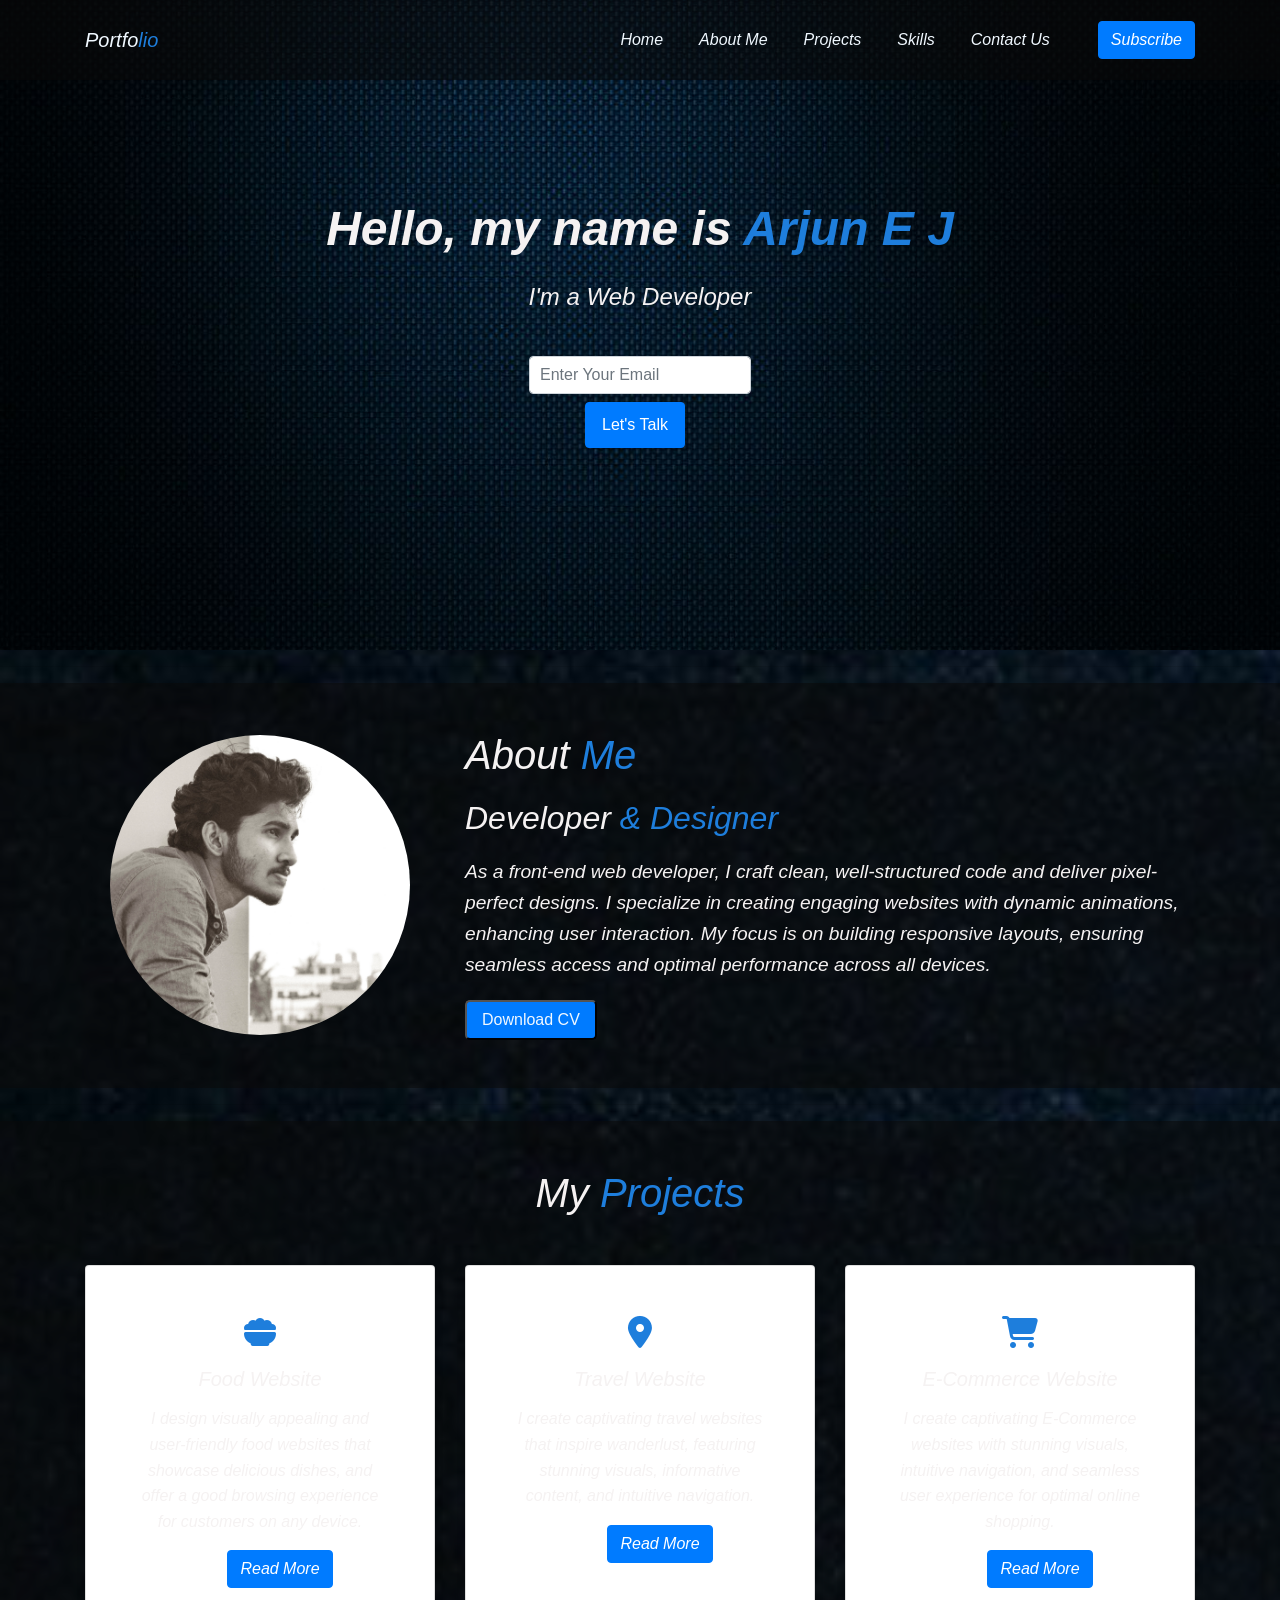
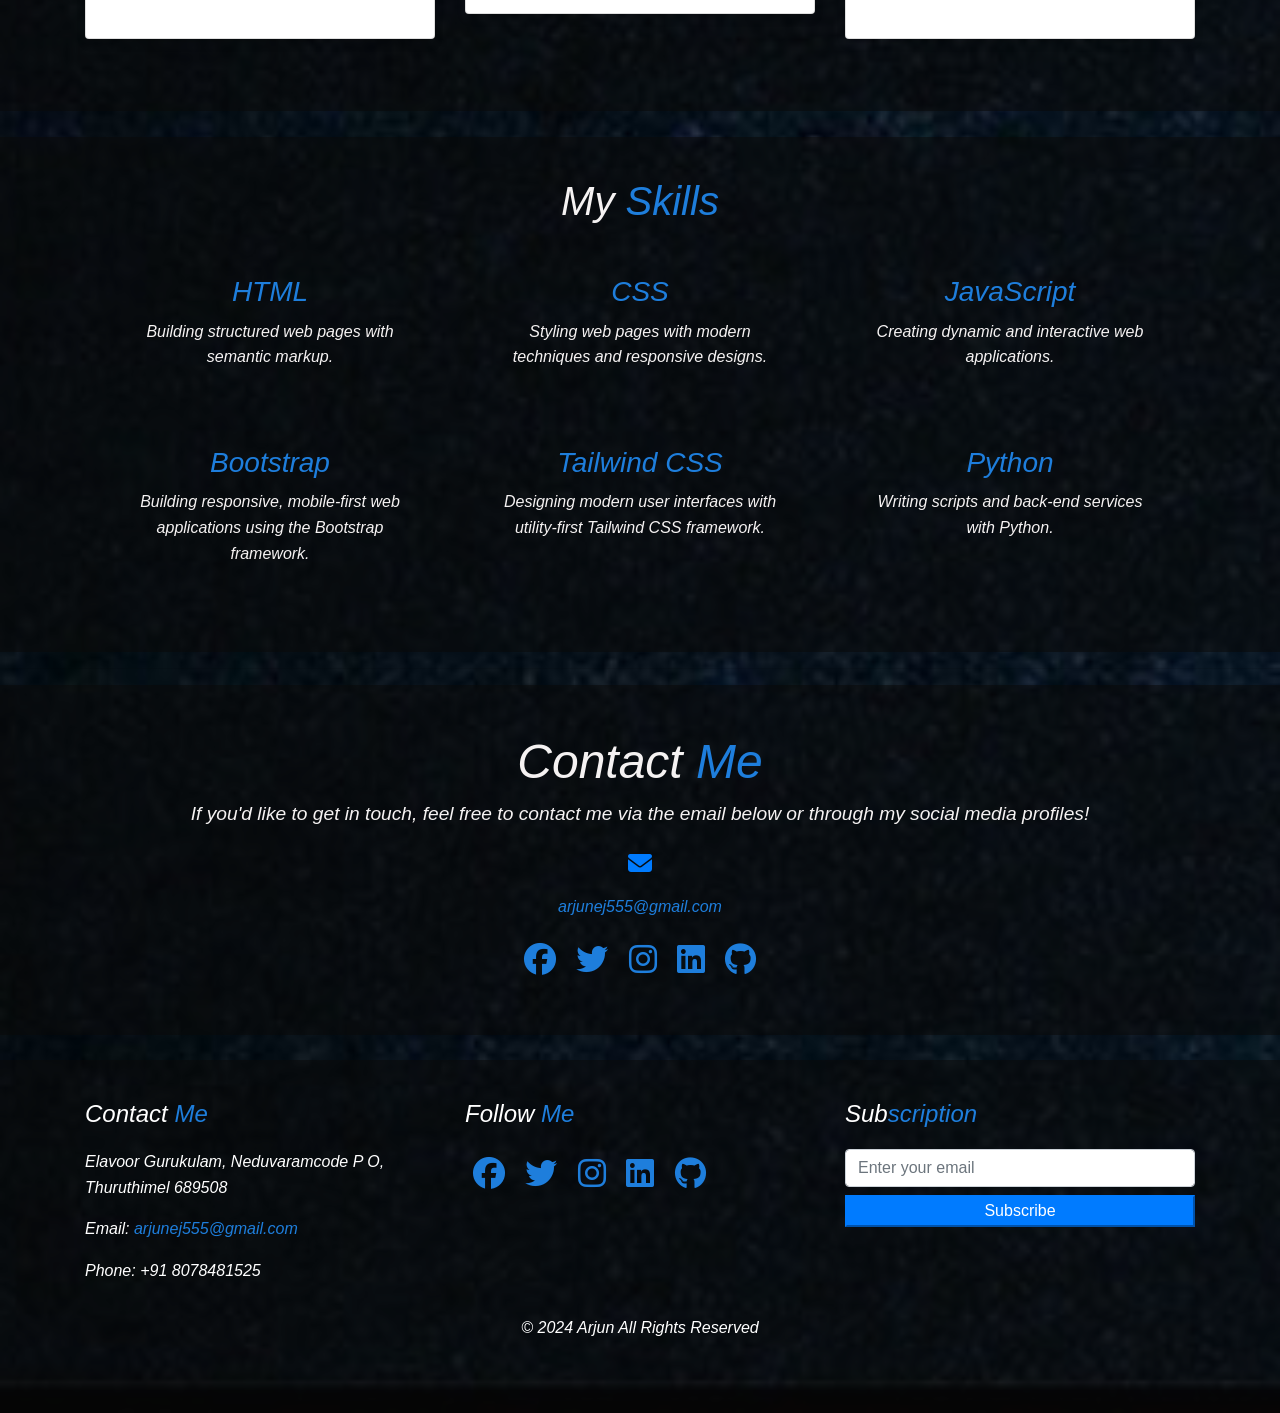
==== index.html @ 98d07ffd "index added" ====
<!DOCTYPE html>
<html lang="en">
<head>
    <meta charset="UTF-8">
    <meta name="viewport" content="width=device-width, initial-scale=1.0">
    <title>Portfolio</title>
    <link rel="stylesheet" href="https://cdnjs.cloudflare.com/ajax/libs/font-awesome/6.6.0/css/all.min.css" integrity="sha512-Kc323vGBEqzTmouAECnVceyQqyqdsSiqLQISBL29aUW4U/M7pSPA/gEUZQqv1cwx4OnYxTxve5UMg5GT6L4JJg==" crossorigin="anonymous" referrerpolicy="no-referrer" />
    <link href="https://stackpath.bootstrapcdn.com/bootstrap/4.5.2/css/bootstrap.min.css" rel="stylesheet">
    <link rel="icon" href="https://as1.ftcdn.net/v2/jpg/02/06/97/26/1000_F_206972633_vMR6ssJsqtCTfktgFe68L0H5exFJLWL7.jpg">
    <link rel="stylesheet" href="style.css">
</head>
<body>
    <header class="header">
        <nav class="navbar navbar-expand-lg navbar-light">
            <div class="container">
                <a style="color: aliceblue;" class="navbar-brand" href="#">Portfo<span class="highlight">lio</span></a>
                <button class="navbar-toggler" type="button" data-toggle="collapse" data-target="#navbarNav" aria-controls="navbarNav" aria-expanded="false" aria-label="Toggle navigation">
                    <span class="navbar-toggler-icon"></span>
                </button>
                <div class="collapse navbar-collapse" id="navbarNav">
                    <ul class="navbar-nav ml-auto">
                        <li class="nav-item"><a style="color: aliceblue;" class="nav-link" href="#header">Home</a></li>
                        <li class="nav-item"><a style="color: aliceblue;" class="nav-link" href="#about">About Me</a></li>
                        <li class="nav-item"><a style="color: aliceblue;" class="nav-link" href="#services">Projects</a></li>
                        <li class="nav-item"><a style="color: aliceblue;" class="nav-link" href="#skills">Skills</a></li>
                        <li class="nav-item"><a style="color: aliceblue;" class="nav-link" href="#contact">Contact Us</a></li>
                    </ul>
                </div>
                <a href="#" class="btn btn-primary subscribe-btn">Subscribe</a>
            </div>
        </nav>
        <div id="header">
        <div class="intro-text text-center">
            <h1>Hello, my name is <span class="highlight">Arjun E J</span></h1>
            <p>I'm a Web Developer</p>
            <form class="email-form d-inline-block">
                <input type="email" class="form-control" placeholder="Enter Your Email">
                <button id="talk-btn" type="submit" class="btn btn-primary mt-2 px-3">Let's Talk</button>
            </form>
        </div>
    </div>
    </header>
<hr>
    <section class="about-section py-5">
        <div id="about">
        <div class="container">
            <div class="row align-items-center">
                <div class="col-md-4 text-center">
                    <img src="./images/IMG_8486.JPG" class="img-fluid rounded-circle" alt="Arjun E J">
                </div>
                <div class="col-md-8">
                    <h2>About <span style="color: #1e7edc;">Me</span></h2>
                    <h3>Developer <span class="highlight">& Designer</span></h3>
                    <p>As a front-end web developer, I craft clean, well-structured code and deliver pixel-perfect designs. I specialize in creating engaging websites with dynamic animations, enhancing user interaction. My focus is on building responsive layouts, ensuring seamless access and optimal performance across all devices.</p>
                   <button class="btn-3"><a style="color: aliceblue;" href="C:\Users\ACER ASPIRE5\Downloads\ARJUN E J RESUME3.pdf" >Download CV</a> </button> 
                </div>
            </div>
        </div>
    </div>
    </section>
<hr>
    <section id="services" class="py-5">
        <div class="text-center mb-5">
            <h1 id="projects-h2">My <span style="color: #1e7edc;">Projects</span></h1>
        </div>

        <div class="container">
            <div class="row">
                <div class="col-md-4 col-sm-6 mb-4">
                    <div class="card text-center service-card">
                        <div class="card-body">
                            <div class="icon mb-3">
                                <i id="bowl" class="fa-solid fa-bowl-food fa-2x"></i>
                            </div>
                            <h5 class="card-title">Food Website</h5>
                            <p class="card-text">I design visually appealing and user-friendly food websites that showcase delicious dishes, and offer a good browsing experience for customers on any device.</p>
                            <a href="#" class="btn btn-primary">Read More</a>
                        </div>
                    </div>
                </div>

                <div class="col-md-4 col-sm-6 mb-4">
                    <div class="card text-center service-card">
                        <div class="card-body">
                            <div class="icon mb-3">
                                <i class="fa-solid fa-location-dot fa-2x"></i>                            </div>
                            <h5 class="card-title">Travel Website</h5>
                            <p class="card-text">I create captivating travel websites that inspire wanderlust, featuring stunning visuals, informative content, and intuitive navigation.</p>
                            <a href="#" class="btn btn-primary">Read More</a>
                        </div>
                    </div>
                </div>

                <div class="col-md-4 col-sm-6 mb-4">
                    <div class="card text-center service-card">
                        <div class="card-body">
                            <div class="icon mb-3">
                                <i class="fa-solid fa-cart-shopping fa-2x"></i>                            </div>
                            <h5 class="card-title">E-Commerce Website</h5>
                            <p class="card-text">I create captivating E-Commerce websites with stunning visuals, intuitive navigation, and seamless user experience for optimal online shopping.</p>
                            <a href="#" class="btn btn-primary">Read More</a>
                        </div>
                    </div>
                </div>
            </div>
        </div>
    </section>
<br>



<section id="skills" class="skills-section">
    <div class="container">
        <h1>My <span style="color: #1e7edc;">Skills</span></h1>
        <div class="skills-grid">
            <div class="skill">
                <h3>HTML</h3>
                <p>Building structured web pages with semantic markup.</p>
            </div>
            <div class="skill">
                <h3>CSS</h3>
                <p>Styling web pages with modern techniques and responsive designs.</p>
            </div>
            <div class="skill">
                <h3>JavaScript</h3>
                <p>Creating dynamic and interactive web applications.</p>
            </div>
            <div class="skill">
                <h3>Bootstrap</h3>
                <p>Building responsive, mobile-first web applications using the Bootstrap framework.</p>
            </div>
            <div class="skill">
                <h3>Tailwind CSS</h3>
                <p>Designing modern user interfaces with utility-first Tailwind CSS framework.</p>
            </div>
            <div class="skill">
                <h3>Python</h3>
                <p>Writing scripts and back-end services with Python.</p>
            </div>
        </div>
    </div>
</section>
<hr>
    <section class="contact-section py-5">
        <div id="contact">
        <div class="container text-center">
            <h1>Contact <span style="color: #1e7edc;">Me</span></h1>
            <p>If you'd like to get in touch, feel free to contact me via the email below or through my social media profiles!</p>

            <div class="contact-info">
                <a href="mailto:arjunej555@gmail.com" class="contact-link d-block">
                    <i class="fas fa-envelope "></i><a id="mail2" href="mailto:arjunej555@gmail.com">arjunej555@gmail.com</a>
                </a>
                <div class="social-media mt-3">
                    <a href="#" class="mx-2" target="_blank"><i class="fab fa-facebook"></i></a>
                    <a href="#" class="mx-2" target="_blank"><i class="fab fa-twitter"></i></a>
                    <a href="#" class="mx-2" target="_blank"><i class="fab fa-instagram"></i></a>
                    <a href="https://www.linkedin.com/feed/?trk=guest_homepage-basic_google-one-tap-submit" class="mx-2" target="_blank"><i class="fab fa-linkedin"></i></a>
                    <a href="https://github.com/dashboard" class="mx-2" target="_blank"><i class="fa-brands fa-github"></i></i></a>

                </div>
            </div>
        </div>
    </div>
    </section>
    <br>

    <footer class="footer">
        <div class="container">
            <div class="row text-center text-md-left">
                <div id="contact div" class="col-md-4">
                    <h3 st>Contact <span style="color: #1e7edc;">Me</span></h1>
                    <p>Elavoor Gurukulam, Neduvaramcode P O, Thuruthimel 689508</p>
                    <p>Email: <a id="mail1" href="mailto:arjunej555@gmail.com">arjunej555@gmail.com</a></p>
                    <p>Phone: +91 8078481525</p>
                </div>

                <div class="col-md-4">
                    <h3>Follow <span style="color: #1e7edc;">Me</span></h3>
                    <div class="social-icons">
                        <a href="#" class="mx-2" target="_blank"><i class="fab fa-facebook"></i></a>
                        <a href="#" class="mx-2" target="_blank"><i class="fab fa-twitter"></i></a>
                        <a href="#" class="mx-2" target="_blank"><i class="fab fa-instagram"></i></a>
                        <a href="https://www.linkedin.com/feed/?trk=guest_homepage-basic_google-one-tap-submit" class="mx-2" target="_blank"><i class="fab fa-linkedin"></i></a>
                        <a href="https://github.com/dashboard" class="mx-2" target="_blank"><i class="fa-brands fa-github"></i></i></a>

                    </div>
                </div>

                <div class="col-md-4">
                    <h3>Sub<span style="color: #1e7edc;">scription</span></h3>
                    <form>
                        <input type="email" class="form-control mb-2" placeholder="Enter your email" required>
                        <button id="button-1" type="submit" class="btn-1 btn-primary btn-block">Subscribe</button>
                    </form>
                </div>
            </div>

            <div class="text-center py-3">
                <p>&copy; 2024 Arjun All Rights Reserved</p>
            </div>
        </div>
    </footer>

</body>
</html>
---- style.css ----
body {
    font-family: 'Arial', sans-serif;
    font-style: oblique;
    line-height: 1.6;
    color: #f5f2f2;
    background-image: url(./images/ec3b9c17-21ae-4abb-8441-2808d0c37d8d.jpeg);
    background-position: center;
    background-repeat: no-repeat;
    background-size: cover;
}
.navbar{
    width: 100%;
    height: 80px;
    line-height: 80px;
    display: flex;
    background-attachment: fixed;
    background-color: #09090991;
    justify-content: space-between;
    position: fixed;
}

.nav-item{
    padding-left: 20px;
}
.nav-item a:hover{
    color: #1e7edc;

}
a {
    text-decoration: none;
}

a:hover {
    text-decoration: none;
    color: #1e7edc;
}

.highlight {
    color: #1e7edc;
}
.btn{
    margin-left: 40px;
}
#talk-btn{
    margin-right: 50px;
}

.header {
    background-image: url(./images/8b2a3d37-ca35-4524-b87d-7b9c4e903515.jpeg);
    background-repeat: no-repeat;
    background-size: cover;
    background-position: center;
    height: 650px;
}

.intro-text {
    padding: 100px 0;
    padding-top: 200px;
}

.intro-text h1 {
    font-size: 3rem;
    font-weight: bold;
    margin-bottom: 20px;
}

.intro-text p {
    font-size: 1.5rem;
    margin-bottom: 40px;
}

.email-form input {
    max-width: 300px;
    padding: 10px;
}

.email-form button {
    padding: 10px 20px;
}

/* About Section */
.about-section {
    background-color: #09090991;
    background-repeat: no-repeat;
    background-position: center;
    background-size: cover;
}

.about-section h2 {
    font-size: 2.5rem;
    margin-bottom: 20px;
}

.about-section h3 {
    font-size: 2rem;
    margin-bottom: 20px;
}

.about-section p {
    font-size: 1.2rem;
    margin-bottom: 20px;
}
.btn-3{
    background-color: #007bff;
    border-radius: 5px;
    padding-top: 5px;
    padding-bottom: 5px;
    padding-left: 15px;
    padding-right: 15px;
    
}
#bowl{
    color: #1e7edc;
}
.about-section img {
    width: 300px;
    height: 300px;
    object-fit: cover;
    border-radius: 50%;
}

/* Services Section */

#services{
    background-color: #09090991;
    background-repeat: no-repeat;
    background-position: center;
    background-size: cover;

}
.service-card {
    box-shadow: 0 5px 10px rgba(14, 14, 14, 0.1);
    padding: 30px;
    background-image: url(https://th.bing.com/th/id/R.6d8c56d6f520f70a367af99e56531a80?rik=gM2VioE4GM%2bUSg&riu=http%3a%2f%2fcdn.wallpapersafari.com%2f23%2f61%2fPxGk02.jpg&ehk=xUsej7hPNHt49ptEEHqB84ZXUejdlDvhxcXYKBvCd%2bE%3d&risl=&pid=ImgRaw&r=0);
    transition: transform 0.3s ease;
}

.service-card:hover {
    transform: translateY(-10px);
}

.service-card .icon {
    color: #1e7edc;
}

.service-card h5 {
    margin: 15px 0;
}

/* Contact Section */
.contact-section{
    background-color: #09090991;
    background-position: center;
    background-size: cover;

}
.contact-section h1 {
    font-size: 3rem;
}

.contact-section p {
    font-size: 1.2rem;
}

.contact-info .contact-link {
    font-size: 1.5rem;
    margin-bottom: 10px;
    display: inline-block;
}

.social-media a {
    color: #1e7edc;
    font-size: 2rem;
}

.social-media a:hover {
    color: #007bff;
}

.footer {
    background-color: #09090991;
    padding: 40px 0;
    font-size: medium;
}
#mail1{
    color: #1e7edc;
}
#mail2{
    color: #1e7edc;
}

.footer h3 {
    font-size: 1.5rem;
    margin-bottom: 20px;
}

.footer a {
    color: #333;
}

.footer .social-icons a {
    font-size: 2rem;
    color: #1e7edc;
}

.footer .social-icons a:hover {
    color: #0056b3;
}
.button{
    margin-right: 500px;
}

/* Utility Classes */
.text-danger {
    color: #1e7edc;
}

/* Media Queries */
@media (max-width: 768px) {
    .intro-text h1 {
        font-size: 2.5rem;
    }

    .intro-text p {
        font-size: 1.2rem;
    }

    .about-section img {
        width: 150px;
        height: 150px;
    }

    .about-section h2 {
        font-size: 2rem;
    }

    .about-section h3 {
        font-size: 1.5rem;
    }

    .service-card {
        margin-bottom: 20px;
    }
}

@media (max-width: 576px) {
    .navbar-nav {
        text-align: center;
    }

    .navbar-brand {
        font-size: 1.5rem;
    }

    .about-section h2,
    .about-section h3 {
        text-align: center;
    }

    .about-section img {
        margin-bottom: 20px;
    }

    .social-media a {
        font-size: 1.5rem;
    }
}





.skills-section {
    padding: 40px 0;
    background-color: #09090991;
}

.skills-section h1 {
    text-align: center;
    margin-bottom: 20px;
}

.skills-grid {
    display: flex;
    flex-wrap: wrap;
    justify-content: space-around;
}

.skill {
    background-image: url(https://th.bing.com/th/id/R.6d8c56d6f520f70a367af99e56531a80?rik=gM2VioE4GM%2bUSg&riu=http%3a%2f%2fcdn.wallpapersafari.com%2f23%2f61%2fPxGk02.jpg&ehk=xUsej7hPNHt49ptEEHqB84ZXUejdlDvhxcXYKBvCd%2bE%3d&risl=&pid=ImgRaw&r=0);
    width: 30%;
    margin: 10px 0;
    padding: 20px;
    text-align: center;
    border-radius: 8px;
}

.skill:hover {
    transform: translateY(-10px);
}


.skill h3 {
    margin-bottom: 10px;
    color: #1e7edc;

}

footer {
    padding: 20px 0;
    text-align: center;
    background-color: #333;
    color: white;
}

footer a {
    color: #f4f4f4;
    text-decoration: none;
}

footer a:hover {
    color: #ddd;
}

/* Responsive Design */
@media (max-width: 768px) {
    .skills-grid {
        flex-direction: column;
        align-items: center;
    }

    .skill {
        width: 80%;
    }
}
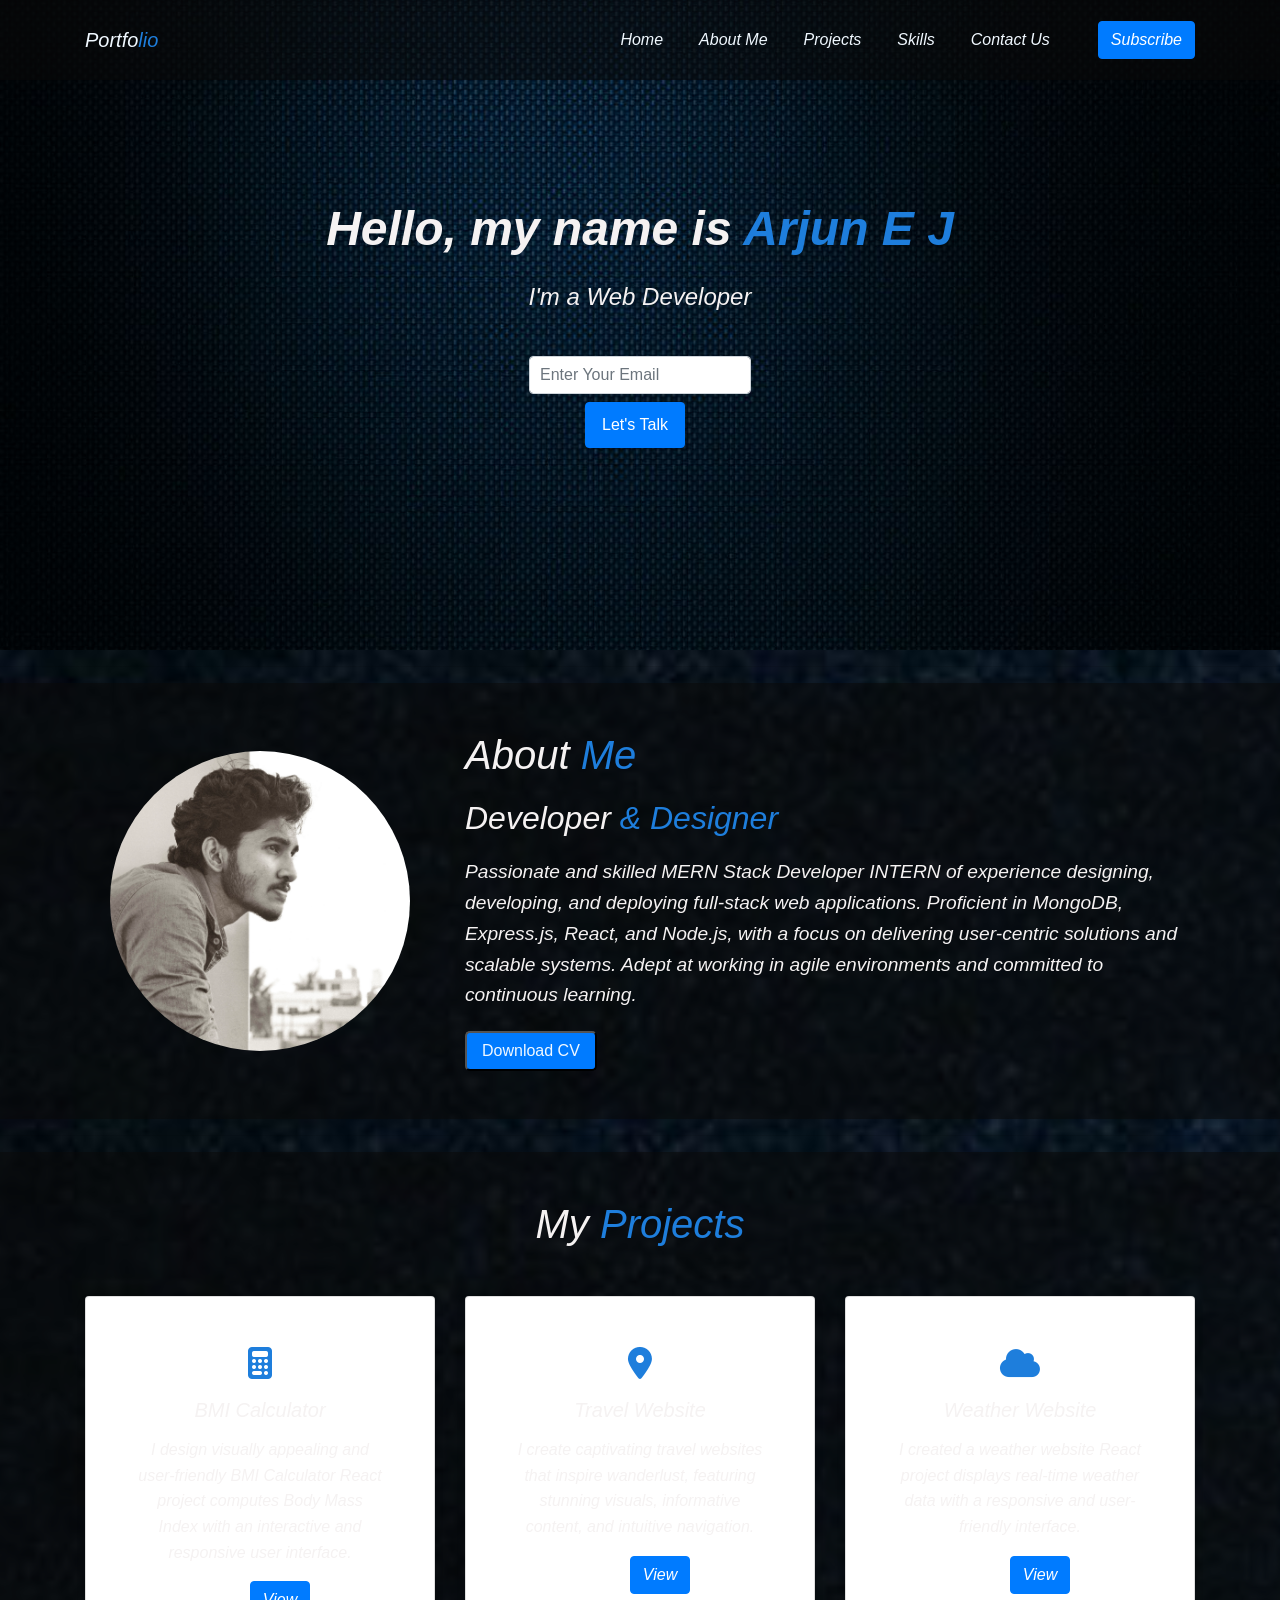
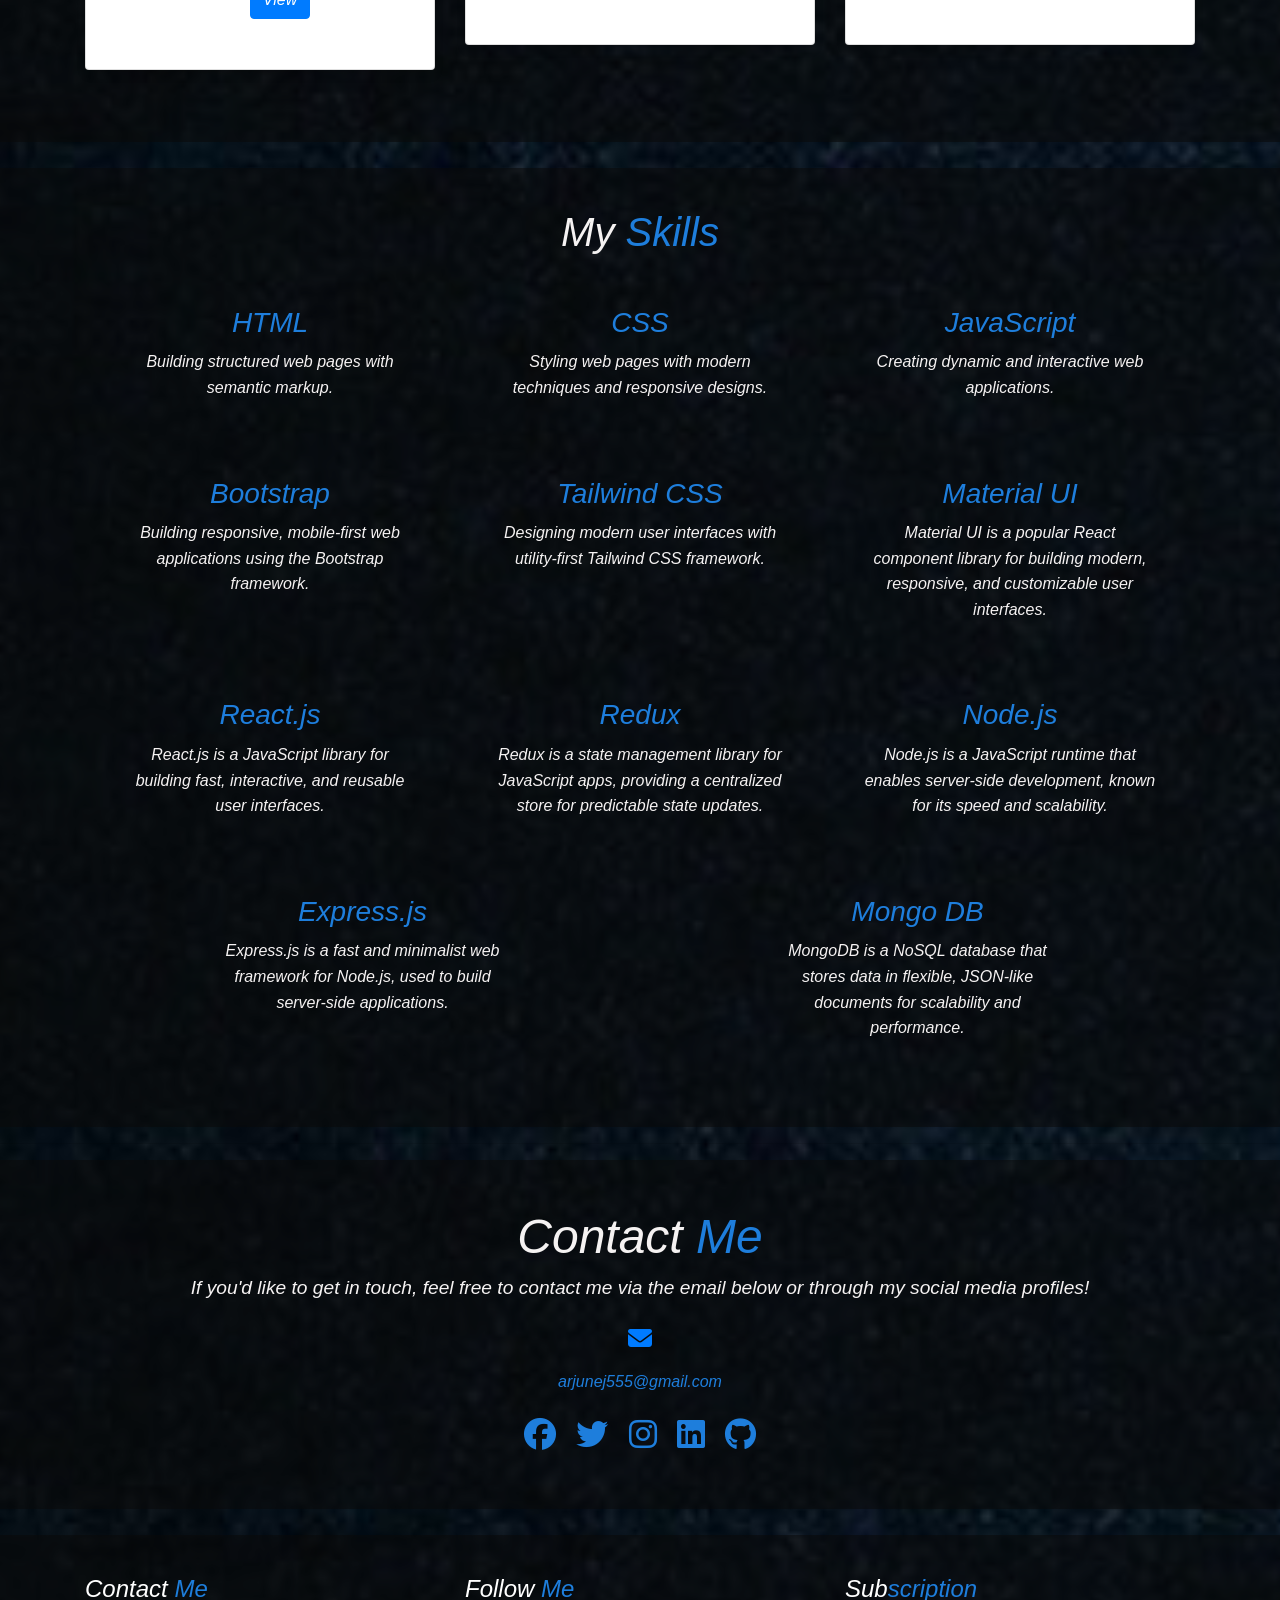
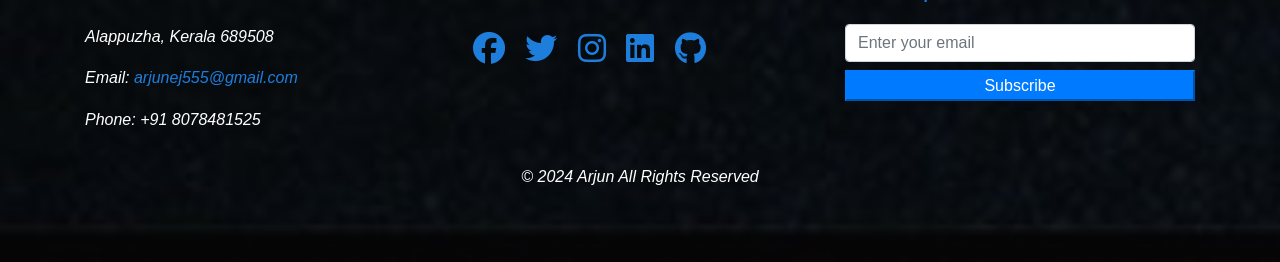
==== commit 69b8aa5c: "extra change" ====
--- a/index.html
+++ b/index.html
@@ -6,7 +6,7 @@
     <title>Portfolio</title>
     <link rel="stylesheet" href="https://cdnjs.cloudflare.com/ajax/libs/font-awesome/6.6.0/css/all.min.css" integrity="sha512-Kc323vGBEqzTmouAECnVceyQqyqdsSiqLQISBL29aUW4U/M7pSPA/gEUZQqv1cwx4OnYxTxve5UMg5GT6L4JJg==" crossorigin="anonymous" referrerpolicy="no-referrer" />
     <link href="https://stackpath.bootstrapcdn.com/bootstrap/4.5.2/css/bootstrap.min.css" rel="stylesheet">
-    <link rel="icon" href="https://as1.ftcdn.net/v2/jpg/02/06/97/26/1000_F_206972633_vMR6ssJsqtCTfktgFe68L0H5exFJLWL7.jpg">
+    <link rel="icon" href="https://clipart-library.com/2023/computer-icons-portfolio-portfolio.jpg">
     <link rel="stylesheet" href="style.css">
 </head>
 <body>
@@ -21,12 +21,12 @@
                     <ul class="navbar-nav ml-auto">
                         <li class="nav-item"><a style="color: aliceblue;" class="nav-link" href="#header">Home</a></li>
                         <li class="nav-item"><a style="color: aliceblue;" class="nav-link" href="#about">About Me</a></li>
-                        <li class="nav-item"><a style="color: aliceblue;" class="nav-link" href="#services">Projects</a></li>
+                        <li class="nav-item"><a style="color: aliceblue;" class="nav-link" href="#text">Projects</a></li>
                         <li class="nav-item"><a style="color: aliceblue;" class="nav-link" href="#skills">Skills</a></li>
                         <li class="nav-item"><a style="color: aliceblue;" class="nav-link" href="#contact">Contact Us</a></li>
                     </ul>
                 </div>
-                <a href="#" class="btn btn-primary subscribe-btn">Subscribe</a>
+                <a href="#subscription" class="btn btn-primary subscribe-btn">Subscribe</a>
             </div>
         </nav>
         <div id="header">
@@ -51,8 +51,8 @@
                 <div class="col-md-8">
                     <h2>About <span style="color: #1e7edc;">Me</span></h2>
                     <h3>Developer <span class="highlight">& Designer</span></h3>
-                    <p>As a front-end web developer, I craft clean, well-structured code and deliver pixel-perfect designs. I specialize in creating engaging websites with dynamic animations, enhancing user interaction. My focus is on building responsive layouts, ensuring seamless access and optimal performance across all devices.</p>
-                   <button class="btn-3"><a style="color: aliceblue;" href="C:\Users\ACER ASPIRE5\Downloads\ARJUN E J RESUME3.pdf" >Download CV</a> </button> 
+                    <p>Passionate and skilled MERN Stack Developer INTERN of experience designing, developing, and deploying full-stack web applications. Proficient in MongoDB, Express.js, React, and Node.js, with a focus on delivering user-centric solutions and scalable systems. Adept at working in agile environments and committed to continuous learning.  </p>
+                   <button class="btn-3"><a style="color: aliceblue;" href="images/ARJUN E J.pdf" >Download CV</a> </button> 
                 </div>
             </div>
         </div>
@@ -60,7 +60,7 @@
     </section>
 <hr>
     <section id="services" class="py-5">
-        <div class="text-center mb-5">
+        <div id="text" class="text-center mb-5">
             <h1 id="projects-h2">My <span style="color: #1e7edc;">Projects</span></h1>
         </div>
 
@@ -70,11 +70,11 @@
                     <div class="card text-center service-card">
                         <div class="card-body">
                             <div class="icon mb-3">
-                                <i id="bowl" class="fa-solid fa-bowl-food fa-2x"></i>
+                                <i id="bowl" class="fa-solid fa-calculator fa-2x"></i>
                             </div>
-                            <h5 class="card-title">Food Website</h5>
-                            <p class="card-text">I design visually appealing and user-friendly food websites that showcase delicious dishes, and offer a good browsing experience for customers on any device.</p>
-                            <a href="#" class="btn btn-primary">Read More</a>
+                            <h5 class="card-title">BMI Calculator</h5>
+                            <p class="card-text">I design visually appealing and user-friendly  BMI Calculator React project computes Body Mass Index with an interactive and responsive user interface.</p>
+                            <a href="https://ejarjun.github.io/bmi_calcul/" class="btn btn-primary">View</a>
                         </div>
                     </div>
                 </div>
@@ -86,7 +86,7 @@
                                 <i class="fa-solid fa-location-dot fa-2x"></i>                            </div>
                             <h5 class="card-title">Travel Website</h5>
                             <p class="card-text">I create captivating travel websites that inspire wanderlust, featuring stunning visuals, informative content, and intuitive navigation.</p>
-                            <a href="#" class="btn btn-primary">Read More</a>
+                            <a href="https://ejarjun.github.io/asmnt3/" class="btn btn-primary">View</a>
                         </div>
                     </div>
                 </div>
@@ -95,10 +95,10 @@
                     <div class="card text-center service-card">
                         <div class="card-body">
                             <div class="icon mb-3">
-                                <i class="fa-solid fa-cart-shopping fa-2x"></i>                            </div>
-                            <h5 class="card-title">E-Commerce Website</h5>
-                            <p class="card-text">I create captivating E-Commerce websites with stunning visuals, intuitive navigation, and seamless user experience for optimal online shopping.</p>
-                            <a href="#" class="btn btn-primary">Read More</a>
+                                <i class="fa-solid fa-cloud fa-2x"></i>                            </div>
+                            <h5 class="card-title">Weather Website</h5>
+                            <p class="card-text">I created a weather website React project displays real-time weather data with a responsive and user-friendly interface.</p>
+                            <a href="https://ejarjun.github.io/weather/" class="btn btn-primary">View</a>
                         </div>
                     </div>
                 </div>
@@ -134,9 +134,31 @@
                 <p>Designing modern user interfaces with utility-first Tailwind CSS framework.</p>
             </div>
             <div class="skill">
-                <h3>Python</h3>
-                <p>Writing scripts and back-end services with Python.</p>
-            </div>
+                <h3>Material UI</h3>
+                <p>Material UI is a popular React component library for building modern, responsive, and customizable user interfaces.</p>
+            </div>
+            <div class="skill">
+                <h3>React.js</h3>
+                <p>React.js is a JavaScript library for building fast, interactive, and reusable user interfaces.</p>
+            </div>
+            <div class="skill">
+                <h3>Redux</h3>
+                <p>Redux is a state management library for JavaScript apps, providing a centralized store for predictable state updates.</p>
+            </div>
+            <div class="skill">
+                <h3>Node.js</h3>
+                <p>Node.js is a JavaScript runtime that enables server-side development, known for its speed and scalability.</p>
+            </div>
+            <div class="skill">
+                <h3>Express.js</h3>
+                <p>Express.js is a fast and minimalist web framework for Node.js, used to build server-side applications.</p>
+            </div>
+            <div class="skill">
+                <h3>Mongo DB</h3>
+                <p>MongoDB is a NoSQL database that stores data in flexible, JSON-like documents for scalability and performance.</p>
+            </div>
+          
+
         </div>
     </div>
 </section>
@@ -170,7 +192,7 @@
             <div class="row text-center text-md-left">
                 <div id="contact div" class="col-md-4">
                     <h3 st>Contact <span style="color: #1e7edc;">Me</span></h1>
-                    <p>Elavoor Gurukulam, Neduvaramcode P O, Thuruthimel 689508</p>
+                    <p>Alappuzha, Kerala 689508</p>
                     <p>Email: <a id="mail1" href="mailto:arjunej555@gmail.com">arjunej555@gmail.com</a></p>
                     <p>Phone: +91 8078481525</p>
                 </div>
@@ -187,7 +209,7 @@
                     </div>
                 </div>
 
-                <div class="col-md-4">
+                <div id="subscription" class="col-md-4">
                     <h3>Sub<span style="color: #1e7edc;">scription</span></h3>
                     <form>
                         <input type="email" class="form-control mb-2" placeholder="Enter your email" required>
--- a/style.css
+++ b/style.css
@@ -1,5 +1,5 @@
 body {
-    font-family: 'Arial', sans-serif;
+    font-family: 'Lucida Sans', 'Lucida Sans Regular', 'Lucida Grande', 'Lucida Sans Unicode', Geneva, Verdana, sans-serif;
     font-style: oblique;
     line-height: 1.6;
     color: #f5f2f2;
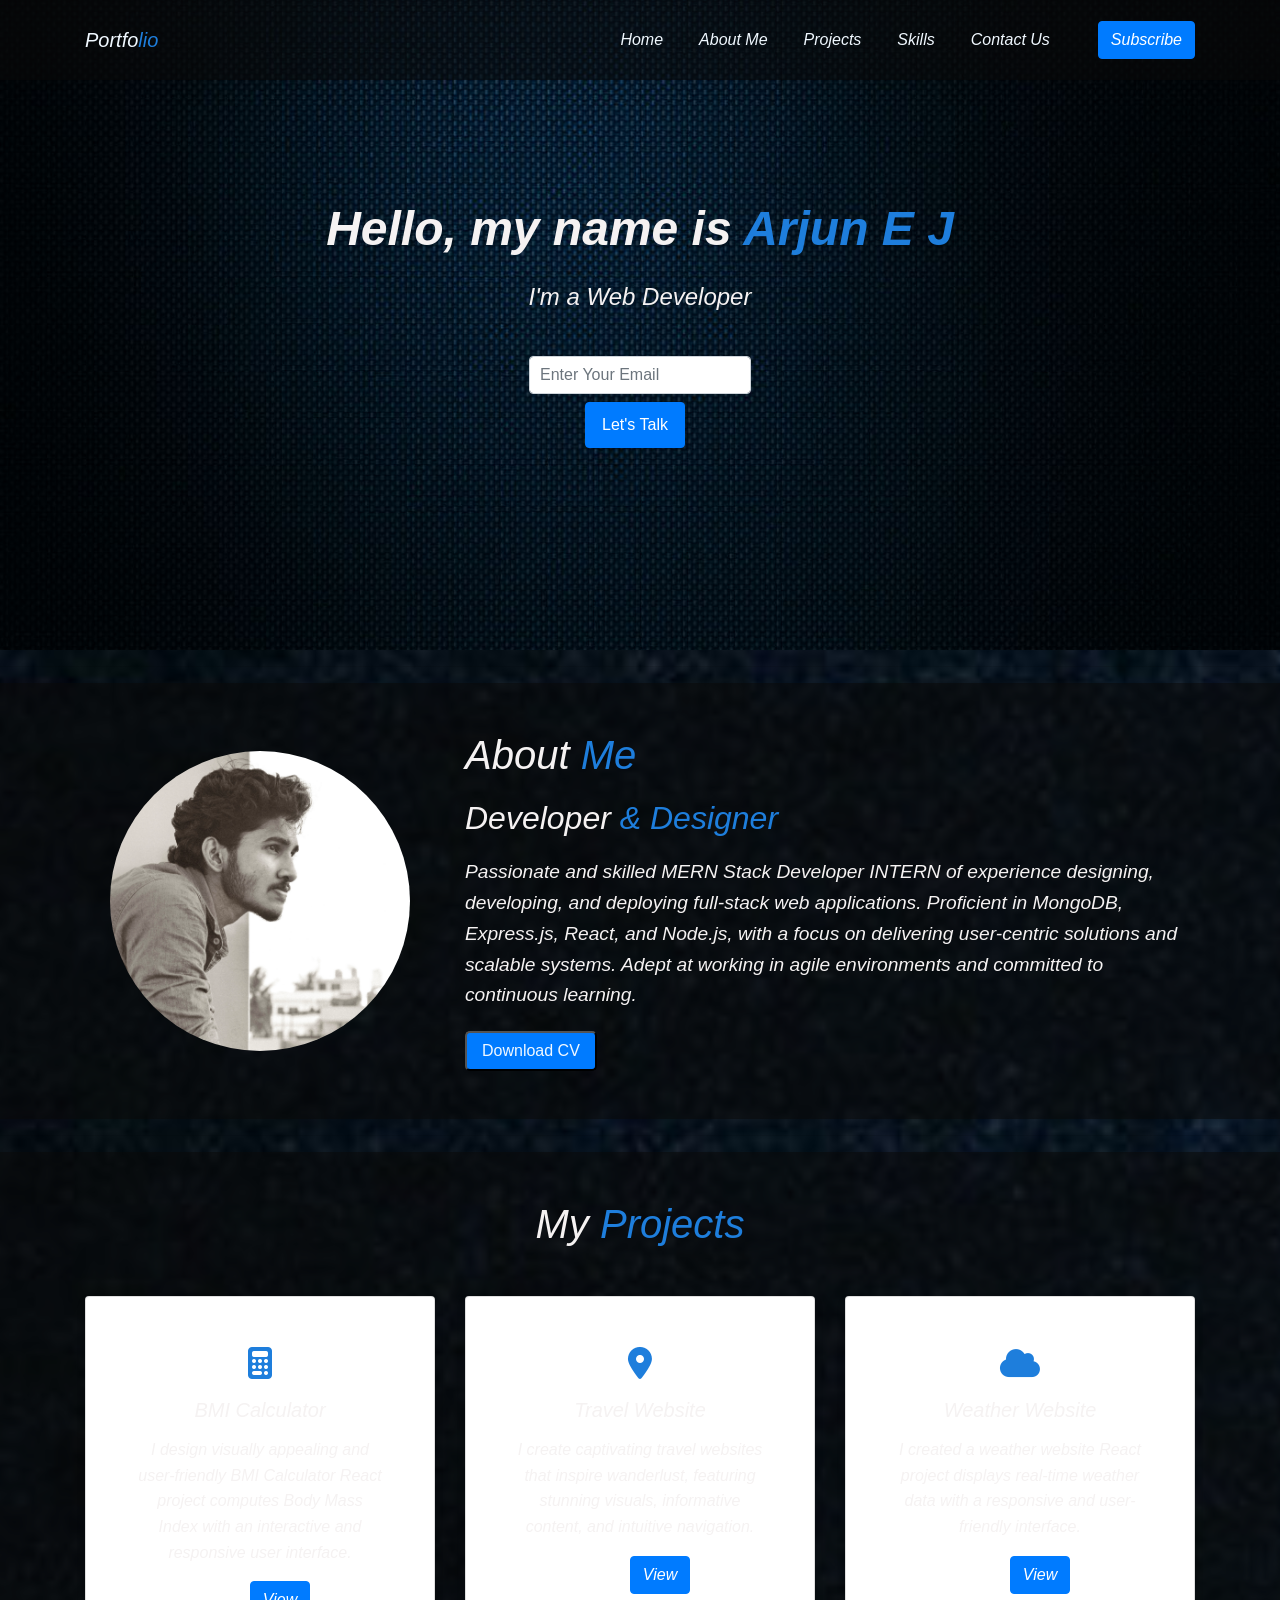
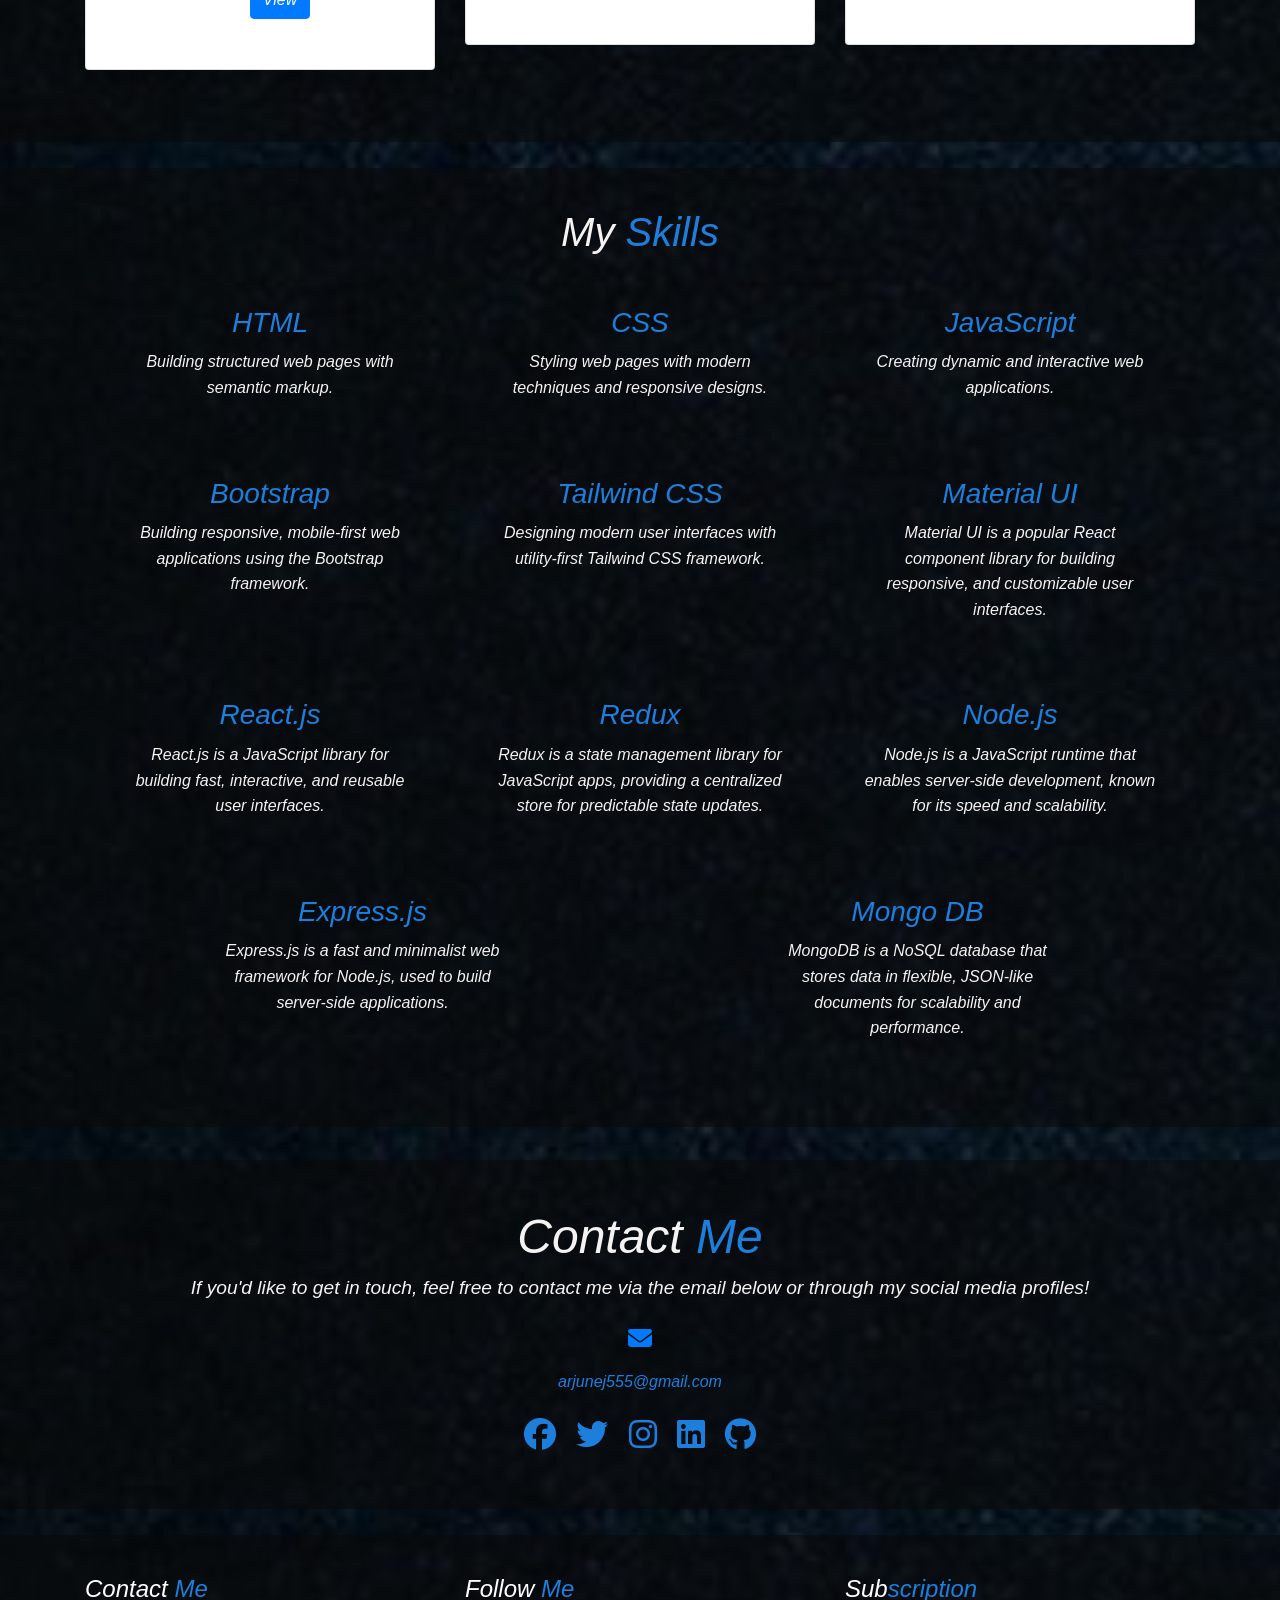
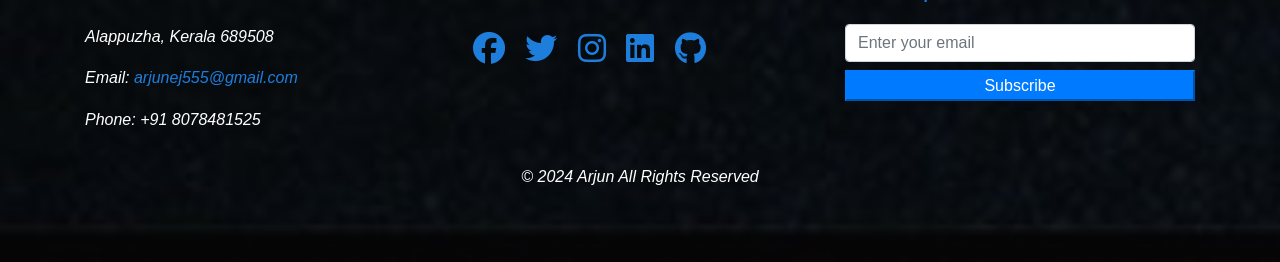
==== commit b6d9c166: "added" ====
--- a/index.html
+++ b/index.html
@@ -135,7 +135,7 @@
             </div>
             <div class="skill">
                 <h3>Material UI</h3>
-                <p>Material UI is a popular React component library for building modern, responsive, and customizable user interfaces.</p>
+                <p>Material UI is a popular React component library for building responsive, and customizable user interfaces.</p>
             </div>
             <div class="skill">
                 <h3>React.js</h3>
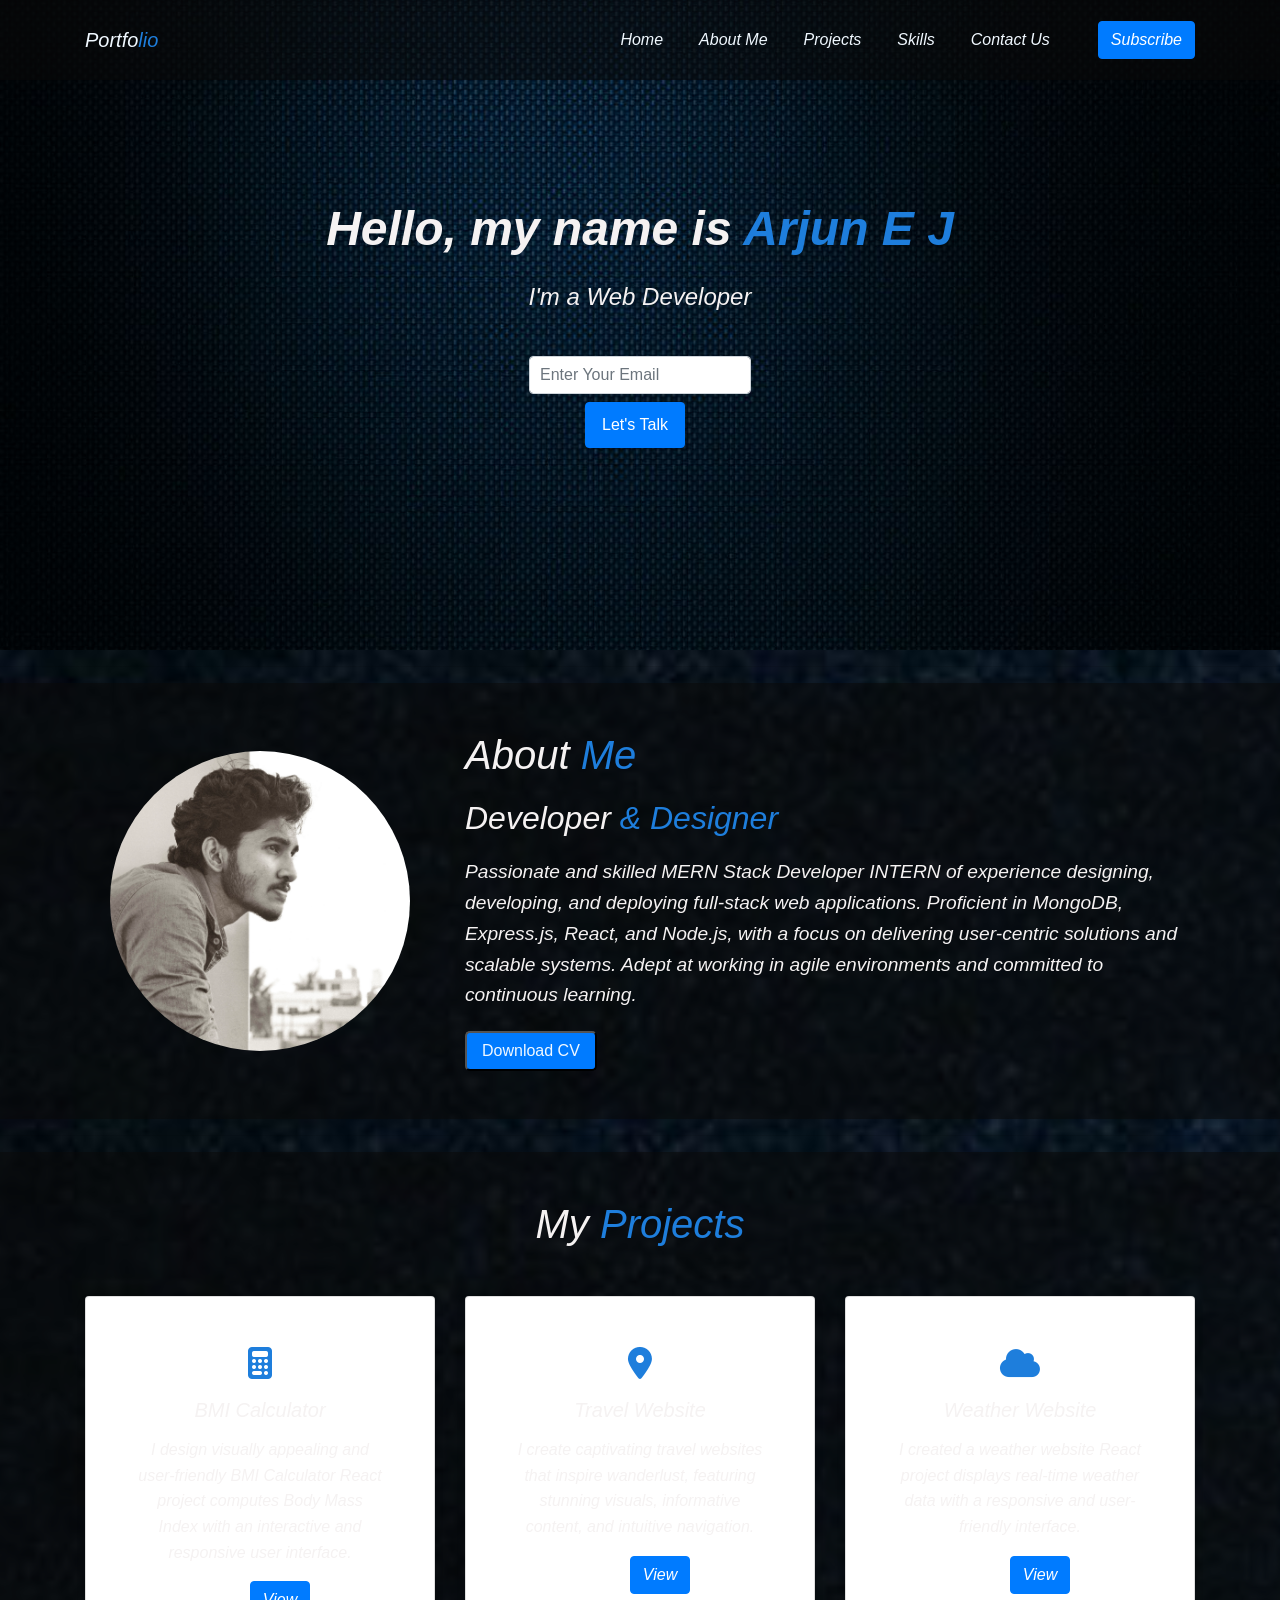
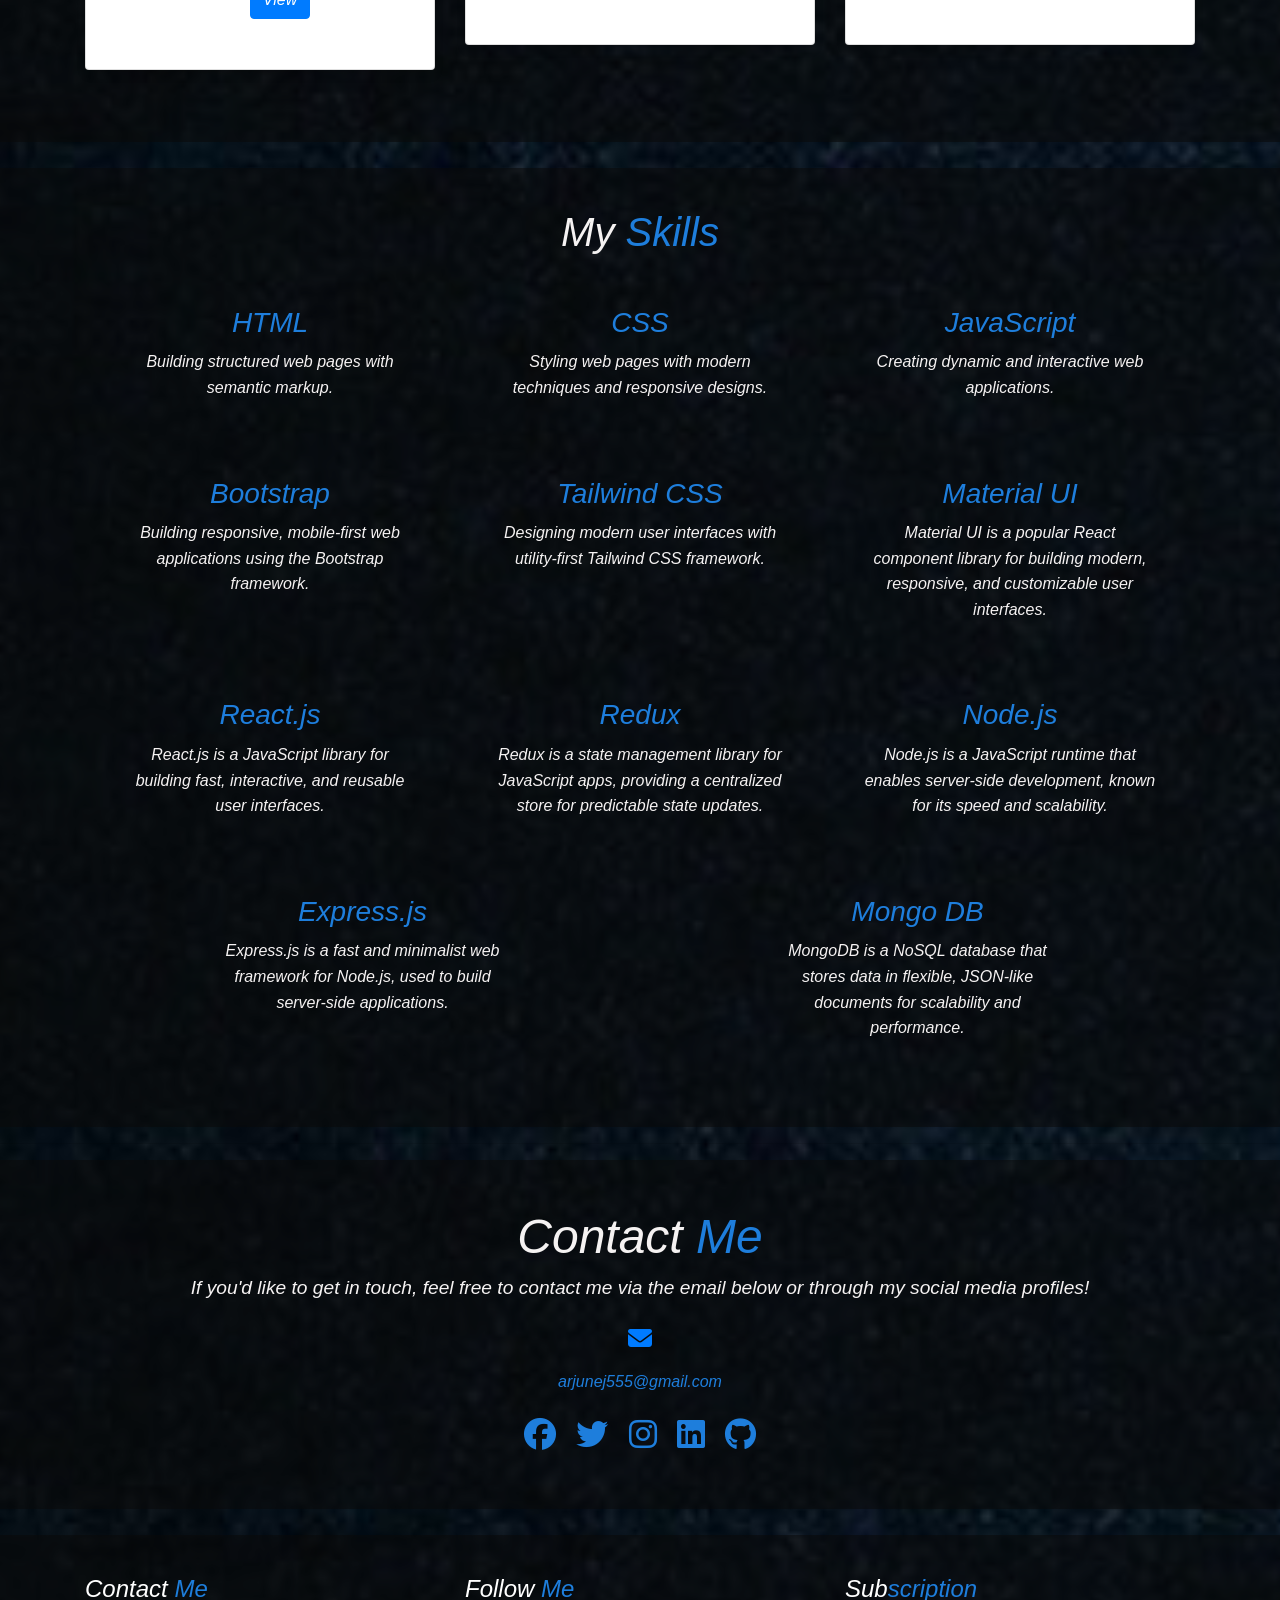
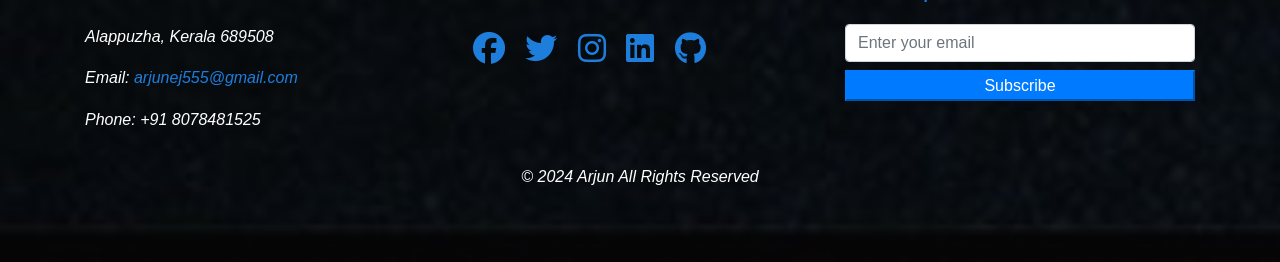
==== commit 457b3353: "mode added" ====
--- a/index.html
+++ b/index.html
@@ -135,7 +135,7 @@
             </div>
             <div class="skill">
                 <h3>Material UI</h3>
-                <p>Material UI is a popular React component library for building responsive, and customizable user interfaces.</p>
+                <p>Material UI is a popular React component library for building modern, responsive, and customizable user interfaces.</p>
             </div>
             <div class="skill">
                 <h3>React.js</h3>
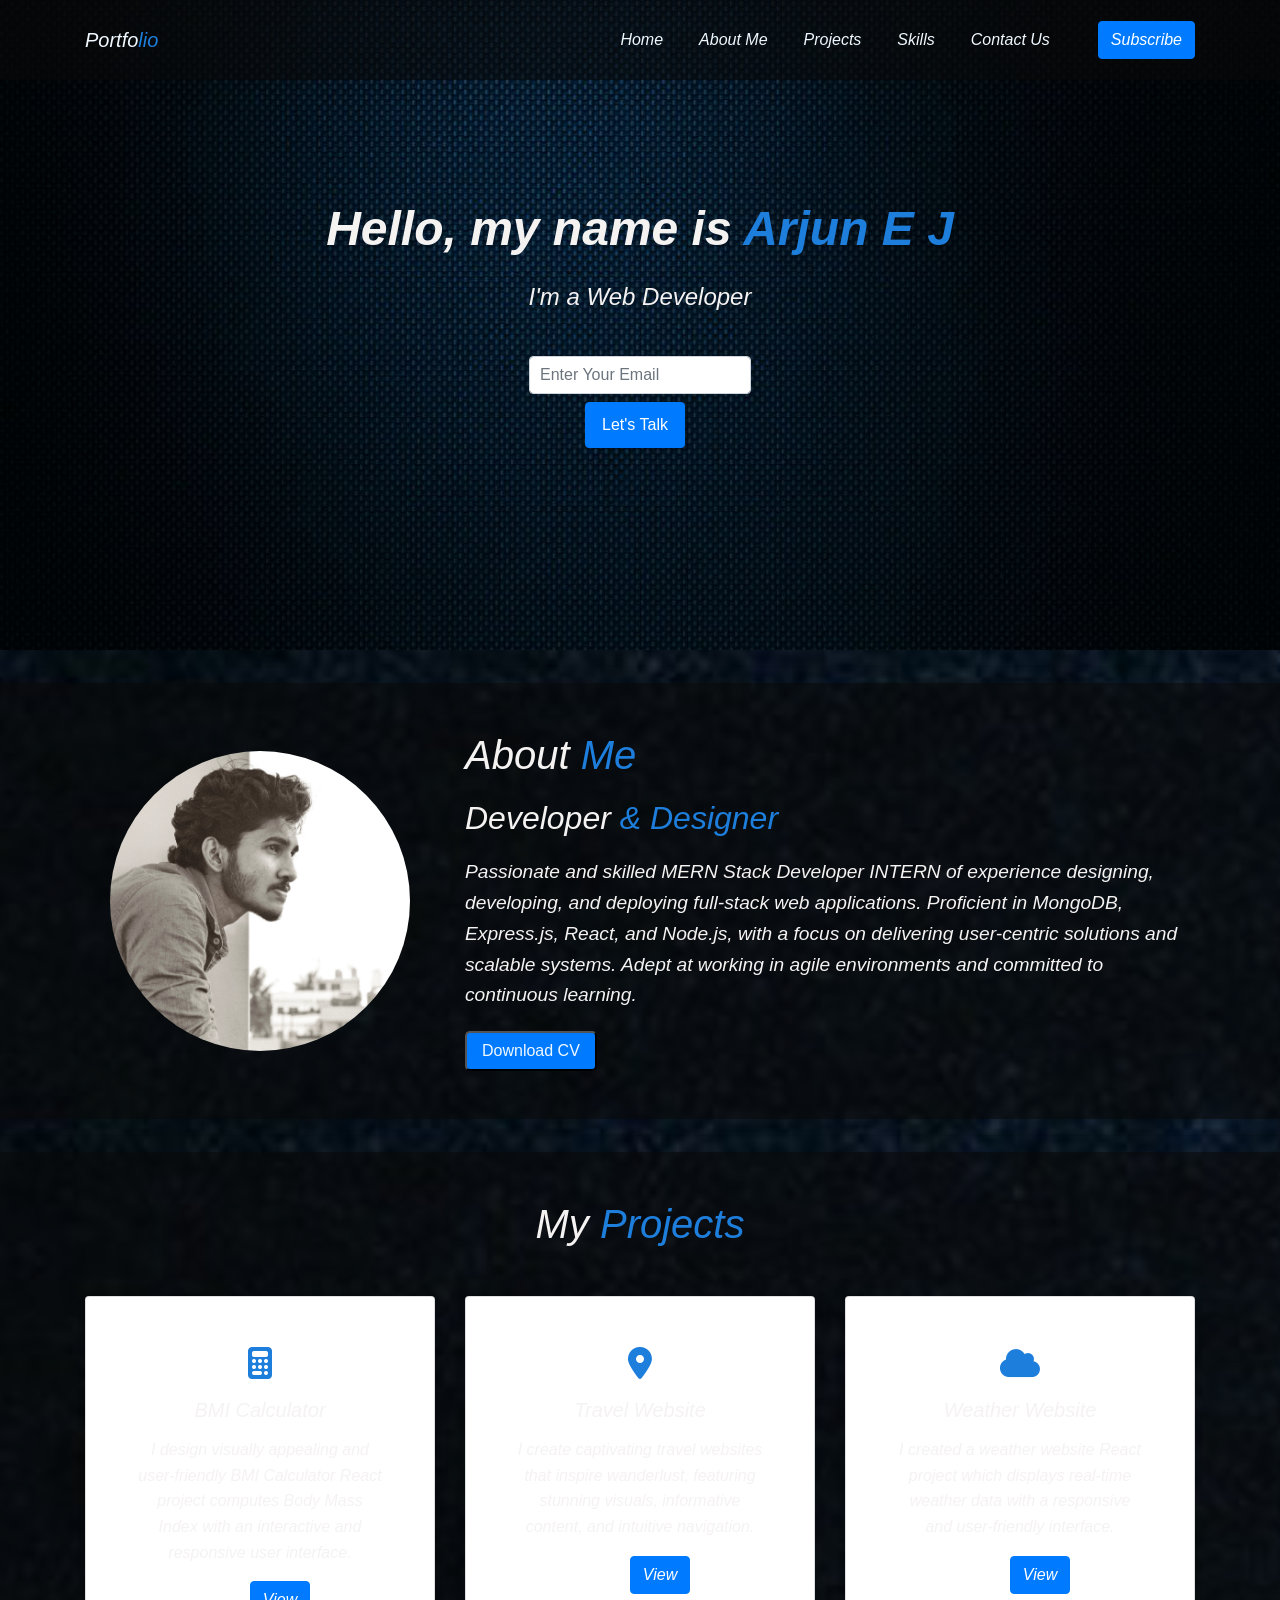
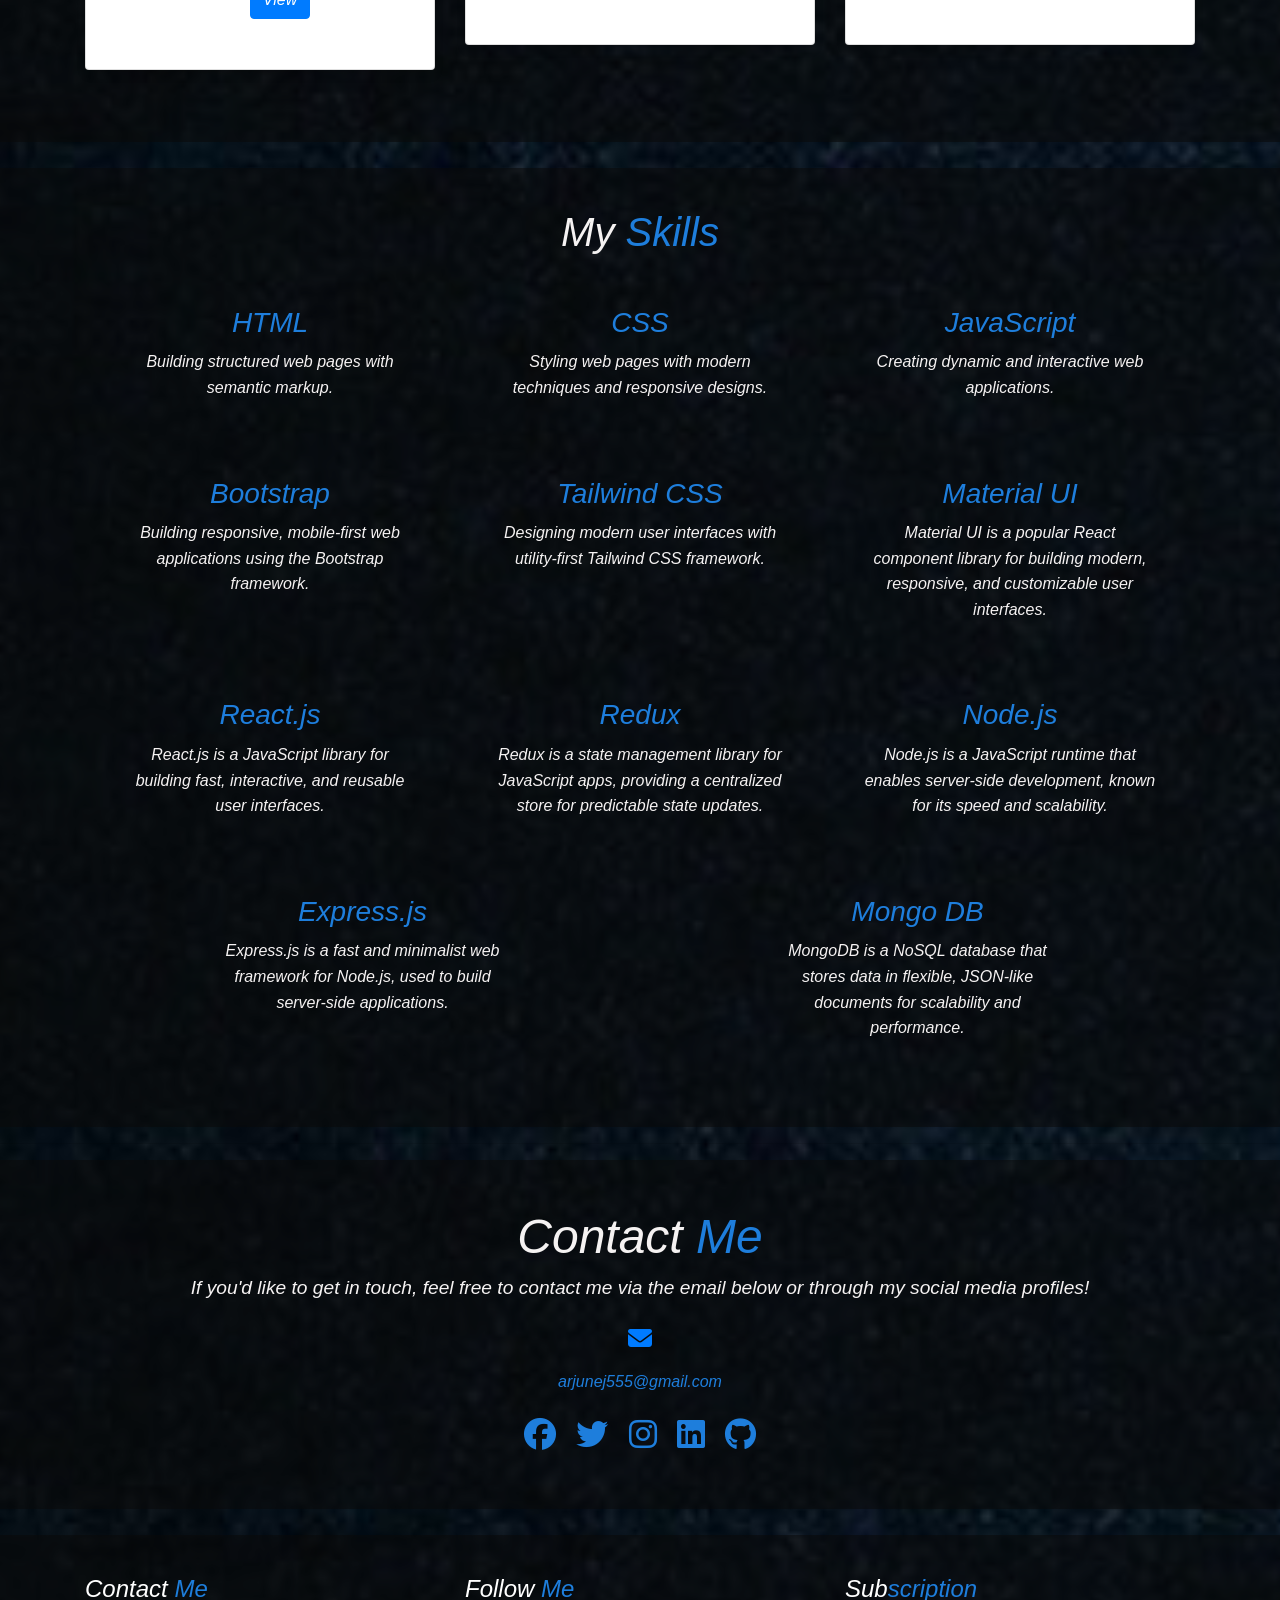
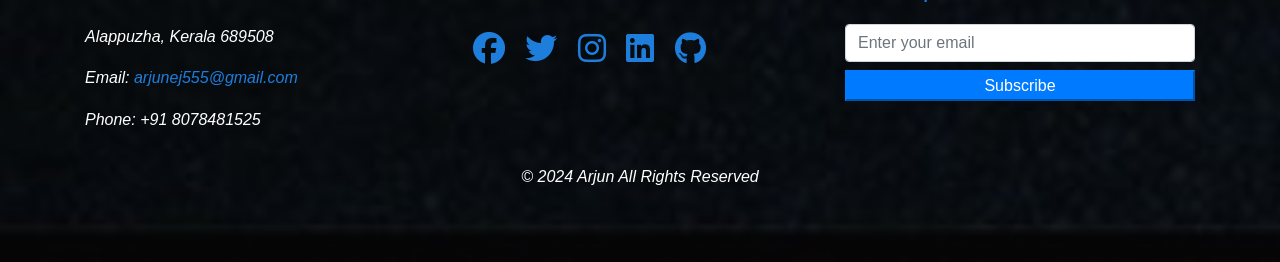
==== commit 46e4cff5: "2nd commit" ====
--- a/index.html
+++ b/index.html
@@ -97,7 +97,7 @@
                             <div class="icon mb-3">
                                 <i class="fa-solid fa-cloud fa-2x"></i>                            </div>
                             <h5 class="card-title">Weather Website</h5>
-                            <p class="card-text">I created a weather website React project displays real-time weather data with a responsive and user-friendly interface.</p>
+                            <p class="card-text">I created a weather website React project which displays real-time weather data with a responsive and user-friendly interface.</p>
                             <a href="https://ejarjun.github.io/weather/" class="btn btn-primary">View</a>
                         </div>
                     </div>
